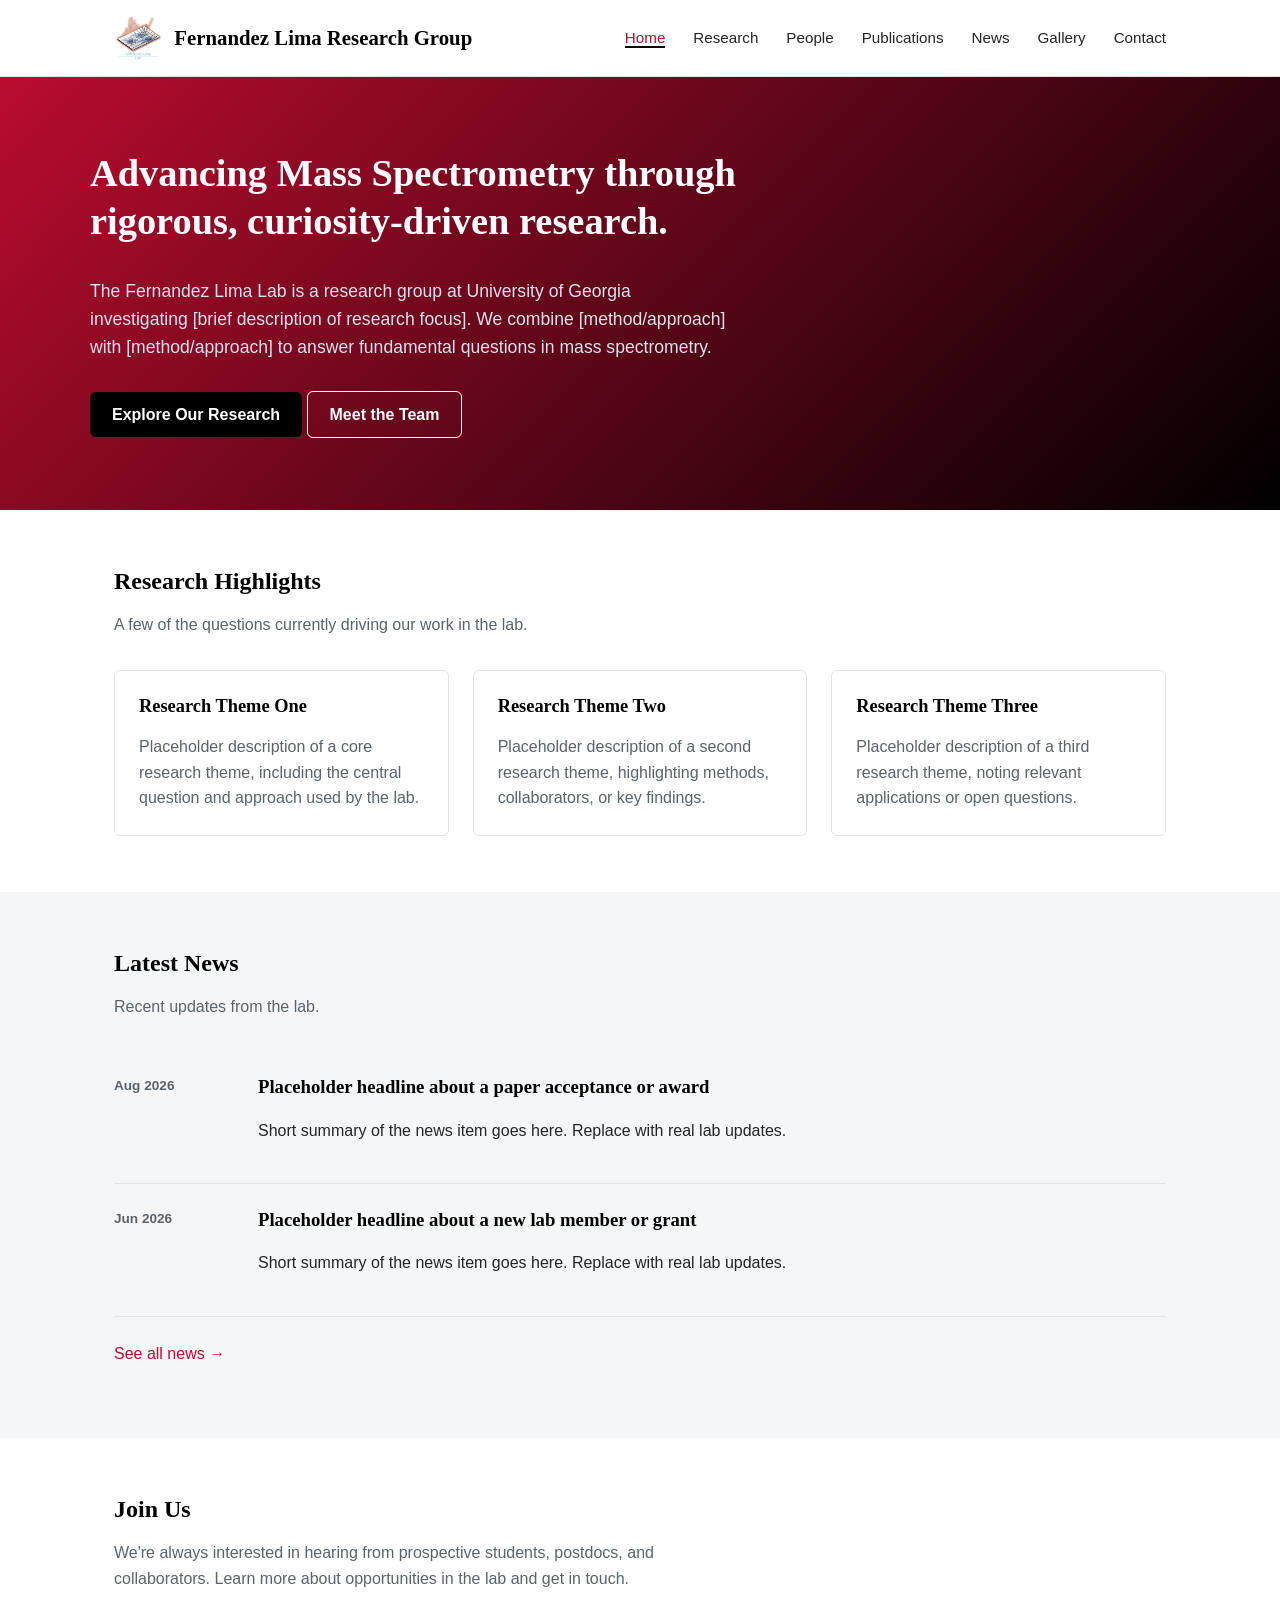
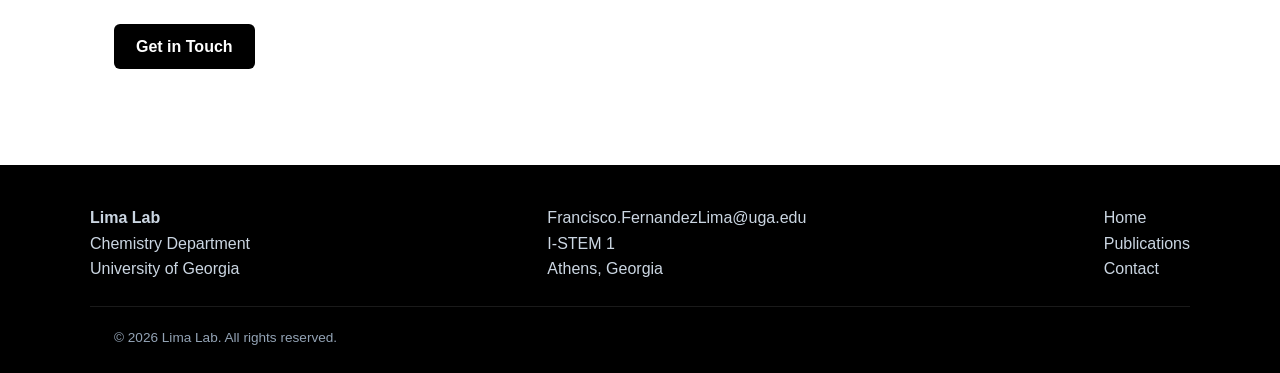
==== index.html @ 3b236bbe "Initial commit: Fernandez Lima Lab website" ====
<!DOCTYPE html>
<html lang="en">
<head>
  <meta charset="UTF-8" />
  <meta name="viewport" content="width=device-width, initial-scale=1.0" />
  <title>Fernandez-Lima Research Lab — Home</title>
  <meta name="description" content="The Fernandez Lima Lab is a research group advancing Mass Spectrometry. Explore our research, people, publications, and news." />
  <link rel="stylesheet" href="css/style.css" />
</head>
<body>

  <header class="site-header">
    <div class="nav-wrap">
      <a href="index.html" class="brand">
        <img src="images/logowebsite_image.png" alt="Fernández-Lima Lab logo" class="brand-mark" />
      Fernandez Lima Research Group
    </a>
      <button class="nav-toggle" aria-label="Toggle navigation" aria-expanded="false">
        <span class="nav-toggle-bar"></span>
        <span class="nav-toggle-bar"></span>
        <span class="nav-toggle-bar"></span>
      </button>
      <nav class="main-nav">
        <ul>
          <li><a href="index.html" class="active">Home</a></li>
          <li><a href="research.html">Research</a></li>
          <li><a href="people.html">People</a></li>
          <li><a href="publications.html">Publications</a></li>
          <li><a href="news.html">News</a></li>
          <li><a href="gallery.html">Gallery</a></li>
          <li><a href="contact.html">Contact</a></li>
        </ul>
      </nav>
    </div>
  </header>

  <section class="hero">
    <div class="hero-inner">
      <h1>Advancing Mass Spectrometry through rigorous, curiosity-driven research.</h1>
      <p>
        The Fernandez Lima Lab is a research group at University of Georgia investigating [brief description
        of research focus]. We combine [method/approach] with [method/approach] to answer
        fundamental questions in mass spectrometry.
      </p>
      <a href="research.html" class="btn">Explore Our Research</a>
      <a href="people.html" class="btn btn-outline">Meet the Team</a>
    </div>
  </section>

  <section>
    <div class="container">
      <h2 class="section-title">Research Highlights</h2>
      <p class="section-lede">A few of the questions currently driving our work in the lab.</p>
      <div class="grid grid-3">
        <div class="card">
          <h3>Research Theme One</h3>
          <p>Placeholder description of a core research theme, including the central question and approach used by the lab.</p>
        </div>
        <div class="card">
          <h3>Research Theme Two</h3>
          <p>Placeholder description of a second research theme, highlighting methods, collaborators, or key findings.</p>
        </div>
        <div class="card">
          <h3>Research Theme Three</h3>
          <p>Placeholder description of a third research theme, noting relevant applications or open questions.</p>
        </div>
      </div>
    </div>
  </section>

  <section class="alt">
    <div class="container">
      <h2 class="section-title">Latest News</h2>
      <p class="section-lede">Recent updates from the lab.</p>
      <div class="news-item">
        <span class="news-date">Aug 2026</span>
        <div>
          <h3>Placeholder headline about a paper acceptance or award</h3>
          <p>Short summary of the news item goes here. Replace with real lab updates.</p>
        </div>
      </div>
      <div class="news-item">
        <span class="news-date">Jun 2026</span>
        <div>
          <h3>Placeholder headline about a new lab member or grant</h3>
          <p>Short summary of the news item goes here. Replace with real lab updates.</p>
        </div>
      </div>
      <p style="margin-top: 24px;"><a href="news.html">See all news &rarr;</a></p>
    </div>
  </section>

  <section>
    <div class="container">
      <h2 class="section-title">Join Us</h2>
      <p class="section-lede">
        We're always interested in hearing from prospective students, postdocs, and
        collaborators. Learn more about opportunities in the lab and get in touch.
      </p>
      <a href="contact.html" class="btn">Get in Touch</a>
    </div>
  </section>

  <footer class="site-footer">
    <div class="footer-inner">
      <div>
        <strong>Lima Lab</strong><br />
        Chemistry Department<br />
        University of Georgia
      </div>
      <div>
        <a href="mailto:Francisco.FernandezLima@uga.edu">Francisco.FernandezLima@uga.edu</a><br />
        I-STEM 1<br />
        Athens, Georgia
      </div>
      <div>
        <a href="index.html">Home</a><br />
        <a href="publications.html">Publications</a><br />
        <a href="contact.html">Contact</a>
      </div>
    </div>
    <div class="footer-bottom container">
      &copy; 2026 Lima Lab. All rights reserved.
    </div>
  </footer>

  <script src="js/main.js"></script>
</body>
</html>
---- css/style.css ----
/* ===== Variables ===== */
:root {
  --color-primary: #ba0c2f;
  --color-primary-dark: #000000;
  --color-accent: #000000;
  --color-bg: #ffffff;
  --color-bg-alt: #f4f6f8;
  --color-text: #232527;
  --color-text-muted: #5b636a;
  --color-border: #e0e4e8;
  --max-width: 1100px;
  --radius: 6px;
  --font-body: -apple-system, BlinkMacSystemFont, "Segoe UI", Helvetica, Arial, sans-serif;
  --font-heading: Georgia, "Times New Roman", serif;
}

/* ===== Reset ===== */
* {
  box-sizing: border-box;
}

html {
  scroll-behavior: smooth;
}

body {
  margin: 0;
  font-family: var(--font-body);
  color: var(--color-text);
  background: var(--color-bg);
  line-height: 1.6;
}

img {
  max-width: 100%;
  display: block;
}

a {
  color: var(--color-primary);
  text-decoration: none;
}

a:hover {
  text-decoration: underline;
}

h1, h2, h3, h4 {
  font-family: var(--font-heading);
  color: var(--color-primary-dark);
  line-height: 1.25;
  margin-top: 0;
}

.container {
  max-width: var(--max-width);
  margin: 0 auto;
  padding: 0 24px;
}

/* ===== Header ===== */
.site-header {
  background: var(--color-bg);
  border-bottom: 1px solid var(--color-border);
  position: sticky;
  top: 0;
  z-index: 100;
}

.nav-wrap {
  display: flex;
  align-items: center;
  justify-content: space-between;
  padding: 16px 24px;
  max-width: var(--max-width);
  margin: 0 auto;
}

.brand {
  display: flex;
  align-items: center;
  gap: 12px;
  font-family: var(--font-heading);
  font-size: 1.3rem;
  font-weight: bold;
  color: var(--color-primary-dark);
}

.brand:hover {
  text-decoration: none;
}

.brand-mark {
  height: 44px;
  width: auto;
  flex-shrink: 0;
}

.nav-toggle {
  display: none;
  background: none;
  border: 1px solid var(--color-border);
  border-radius: var(--radius);
  padding: 8px 10px;
  cursor: pointer;
}

.nav-toggle-bar {
  display: block;
  width: 20px;
  height: 2px;
  background: var(--color-text);
  margin: 4px 0;
}

.main-nav ul {
  list-style: none;
  display: flex;
  gap: 28px;
  margin: 0;
  padding: 0;
}

.main-nav a {
  color: var(--color-text);
  font-size: 0.95rem;
  font-weight: 500;
}

.main-nav a.active,
.main-nav a:hover {
  color: var(--color-primary);
  text-decoration: none;
  border-bottom: 2px solid var(--color-accent);
}

/* ===== Hero ===== */
.hero {
  background: linear-gradient(135deg, var(--color-primary) 0%, var(--color-primary-dark) 100%);
  color: #fff;
  padding: 72px 24px;
}

.hero-inner {
  max-width: var(--max-width);
  margin: 0 auto;
}

.hero h1 {
  color: #fff;
  font-size: 2.4rem;
  max-width: 720px;
}

.hero p {
  max-width: 640px;
  font-size: 1.1rem;
  color: #dbe4ee;
}

.hero .btn {
  margin-top: 12px;
}

/* ===== Buttons ===== */
.btn {
  display: inline-block;
  background: var(--color-accent);
  color: #fff;
  padding: 10px 22px;
  border-radius: var(--radius);
  font-weight: 600;
  border: none;
  cursor: pointer;
}

.btn:hover {
  background: #2a2a2a;
  text-decoration: none;
}

.btn-outline {
  background: transparent;
  border: 1px solid #fff;
  color: #fff;
}

.btn-outline:hover {
  background: rgba(255, 255, 255, 0.1);
}

/* ===== Sections ===== */
section {
  padding: 56px 0;
}

section.alt {
  background: var(--color-bg-alt);
}

.section-title {
  margin-bottom: 8px;
}

.section-lede {
  color: var(--color-text-muted);
  max-width: 640px;
  margin-bottom: 32px;
}

/* ===== Cards / Grids ===== */
.grid {
  display: grid;
  gap: 24px;
}

.grid-3 {
  grid-template-columns: repeat(3, 1fr);
}

.grid-2 {
  grid-template-columns: repeat(2, 1fr);
}

.card {
  background: #fff;
  border: 1px solid var(--color-border);
  border-radius: var(--radius);
  padding: 24px;
}

.card h3 {
  margin-bottom: 8px;
  font-size: 1.15rem;
}

.card p {
  color: var(--color-text-muted);
  margin-bottom: 0;
}

/* ===== People ===== */
.person-card {
  text-align: center;
}

.avatar-placeholder {
  width: 120px;
  height: 120px;
  border-radius: 50%;
  background: var(--color-bg-alt);
  border: 1px solid var(--color-border);
  margin: 0 auto 16px;
  display: flex;
  align-items: center;
  justify-content: center;
  color: var(--color-text-muted);
  font-size: 0.85rem;
}

.avatar-photo {
  width: 120px;
  height: 120px;
  border-radius: 50%;
  object-fit: cover;
  border: 1px solid var(--color-border);
  margin: 0 auto 16px;
  flex-shrink: 0;
  display: block;
}

.person-role {
  color: var(--color-accent);
  font-size: 0.85rem;
  font-weight: 600;
  text-transform: uppercase;
  letter-spacing: 0.03em;
  margin-bottom: 8px;
}

.person-pi {
  display: flex;
  align-items: flex-start;
  gap: 40px;
  text-align: left;
  width: 100%;
  padding: 40px;
}

.person-pi-media {
  display: flex;
  flex-direction: column;
  align-items: center;
  gap: 16px;
  flex-shrink: 0;
}

.person-pi .avatar-placeholder,
.person-pi .avatar-photo {
  width: 200px;
  height: 200px;
  margin: 0;
  flex-shrink: 0;
  font-size: 0.95rem;
}

.person-pi h3 {
  font-size: 1.6rem;
}

.person-pi p {
  color: var(--color-text-muted);
  max-width: 640px;
}

@media (max-width: 640px) {
  .person-pi {
    flex-direction: column;
    text-align: center;
    padding: 28px;
  }
}

.contact-links {
  display: flex;
  flex-direction: row;
  justify-content: center;
  align-items: center;
  gap: 14px;
  margin-top: 12px;
}

.social-link {
  display: inline-flex;
  align-items: center;
  justify-content: center;
  color: var(--color-primary);
}

.contact-links .social-link {
  margin-top: 0;
}

.social-link:hover {
  opacity: 0.7;
}

.social-icon {
  width: 20px;
  height: 20px;
  fill: currentColor;
  flex-shrink: 0;
}

/* ===== Flip Cards ===== */
.flip-card {
  perspective: 1200px;
}

.flip-card-inner {
  position: relative;
  width: 100%;
  min-height: 360px;
  transition: transform 0.6s;
  transform-style: preserve-3d;
  cursor: pointer;
}

.flip-card.flipped .flip-card-inner {
  transform: rotateY(180deg);
}

.flip-card-front,
.flip-card-back {
  position: absolute;
  inset: 0;
  backface-visibility: hidden;
  -webkit-backface-visibility: hidden;
  background: #fff;
  border: 1px solid var(--color-border);
  border-radius: var(--radius);
  padding: 24px;
  text-align: center;
  display: flex;
  flex-direction: column;
  align-items: center;
}

.flip-card-front {
  justify-content: center;
}

.flip-card-back {
  transform: rotateY(180deg);
  overflow-y: auto;
  justify-content: flex-start;
}

.flip-card-back p {
  color: var(--color-text-muted);
  font-size: 0.88rem;
  text-align: left;
}

.flip-hint {
  margin-top: 14px;
  font-size: 0.78rem;
  color: var(--color-text-muted);
  font-style: italic;
}

.flip-back-hint {
  margin-top: auto;
  padding-top: 10px;
  font-size: 0.78rem;
  color: var(--color-text-muted);
  font-style: italic;
}

.flip-card:focus-visible .flip-card-inner {
  outline: 2px solid var(--color-primary);
  outline-offset: 4px;
}

/* ===== Gallery / Carousel ===== */
.carousel {
  max-width: 800px;
  margin: 0 auto;
  border-radius: var(--radius);
  overflow: hidden;
  background: var(--color-bg-alt);
}

.carousel-viewport {
  position: relative;
  overflow: hidden;
}

.carousel-track {
  display: flex;
  transition: transform 0.4s ease;
}

.carousel-slide {
  flex: 0 0 100%;
}

.carousel-slide img {
  width: 100%;
  aspect-ratio: 16 / 10;
  object-fit: cover;
  display: block;
}

.gallery-placeholder {
  width: 100%;
  aspect-ratio: 16 / 10;
  background: var(--color-bg-alt);
  border: 1px solid var(--color-border);
  display: flex;
  align-items: center;
  justify-content: center;
  color: var(--color-text-muted);
  font-size: 0.95rem;
}

.carousel-caption {
  padding: 16px 20px;
  color: var(--color-text-muted);
  font-size: 0.9rem;
  border-top: 1px solid var(--color-border);
  background: #fff;
}

.carousel-btn {
  position: absolute;
  top: 0;
  bottom: 0;
  width: 52px;
  border: none;
  background: rgba(0, 0, 0, 0.35);
  color: #fff;
  font-size: 1.6rem;
  cursor: pointer;
  display: flex;
  align-items: center;
  justify-content: center;
  transition: background 0.2s ease;
}

.carousel-btn:hover {
  background: rgba(0, 0, 0, 0.55);
}

.carousel-prev {
  left: 0;
}

.carousel-next {
  right: 0;
}

.carousel-dots {
  display: flex;
  justify-content: center;
  gap: 10px;
  padding: 16px 20px 20px;
  background: #fff;
}

.carousel-dot {
  width: 10px;
  height: 10px;
  border-radius: 50%;
  border: 1px solid var(--color-primary);
  background: transparent;
  padding: 0;
  cursor: pointer;
}

.carousel-dot.active {
  background: var(--color-primary);
}

@media (max-width: 640px) {
  .carousel-btn {
    width: 40px;
    font-size: 1.3rem;
  }
}

/* ===== Publications ===== */
.pub-list {
  list-style: none;
  padding: 0;
  margin: 0;
}

.pub-item {
  border-bottom: 1px solid var(--color-border);
  padding: 20px 0;
}

.pub-item:first-child {
  padding-top: 0;
}

.pub-item .pub-year {
  display: inline-block;
  background: var(--color-bg-alt);
  color: var(--color-text-muted);
  font-size: 0.8rem;
  padding: 2px 8px;
  border-radius: 4px;
  margin-bottom: 8px;
}

.pub-item h3 {
  font-size: 1.05rem;
  margin-bottom: 4px;
}

.pub-item .pub-authors,
.pub-item .pub-venue {
  color: var(--color-text-muted);
  font-size: 0.92rem;
  margin: 0;
}

.filter-bar {
  display: flex;
  gap: 10px;
  flex-wrap: wrap;
  margin-bottom: 28px;
}

.filter-btn {
  background: #fff;
  border: 1px solid var(--color-border);
  border-radius: 999px;
  padding: 6px 16px;
  font-size: 0.85rem;
  cursor: pointer;
}

.filter-btn.active,
.filter-btn:hover {
  background: var(--color-primary);
  color: #fff;
  border-color: var(--color-primary);
}

/* ===== News ===== */
.news-item {
  display: grid;
  grid-template-columns: 120px 1fr;
  gap: 24px;
  padding: 24px 0;
  border-bottom: 1px solid var(--color-border);
}

.news-date {
  color: var(--color-text-muted);
  font-size: 0.85rem;
  font-weight: 600;
}

/* ===== Contact ===== */
.contact-grid {
  display: grid;
  grid-template-columns: 1fr 1fr;
  gap: 40px;
}

.contact-form label {
  display: block;
  font-weight: 600;
  margin-bottom: 6px;
  font-size: 0.9rem;
}

.contact-form input,
.contact-form textarea {
  width: 100%;
  padding: 10px 12px;
  border: 1px solid var(--color-border);
  border-radius: var(--radius);
  margin-bottom: 18px;
  font-family: inherit;
  font-size: 0.95rem;
}

.contact-form textarea {
  min-height: 140px;
  resize: vertical;
}

.contact-info p {
  margin: 0 0 12px;
}

.map-placeholder {
  margin-top: 20px;
  background: var(--color-bg-alt);
  border: 1px solid var(--color-border);
  border-radius: var(--radius);
  height: 220px;
  display: flex;
  align-items: center;
  justify-content: center;
  color: var(--color-text-muted);
}

/* ===== Footer ===== */
.site-footer {
  background: var(--color-primary-dark);
  color: #cbd6e2;
  padding: 40px 24px 24px;
  margin-top: 40px;
}

.footer-inner {
  max-width: var(--max-width);
  margin: 0 auto;
  display: flex;
  justify-content: space-between;
  flex-wrap: wrap;
  gap: 24px;
}

.site-footer a {
  color: #cbd6e2;
}

.footer-bottom {
  max-width: var(--max-width);
  margin: 24px auto 0;
  padding-top: 20px;
  border-top: 1px solid rgba(255, 255, 255, 0.1);
  font-size: 0.85rem;
  color: #93a3b5;
}

/* ===== Responsive ===== */
@media (max-width: 800px) {
  .grid-3 {
    grid-template-columns: 1fr 1fr;
  }
  .contact-grid {
    grid-template-columns: 1fr;
  }
}

@media (max-width: 640px) {
  .nav-toggle {
    display: block;
  }

  .main-nav {
    display: none;
    width: 100%;
  }

  .main-nav.open {
    display: block;
  }

  .nav-wrap {
    flex-wrap: wrap;
  }

  .main-nav ul {
    flex-direction: column;
    gap: 0;
    padding-top: 12px;
  }

  .main-nav a {
    display: block;
    padding: 12px 0;
    border-bottom: 1px solid var(--color-border);
  }

  .grid-3,
  .grid-2 {
    grid-template-columns: 1fr;
  }

  .news-item {
    grid-template-columns: 1fr;
    gap: 6px;
  }

  .hero h1 {
    font-size: 1.8rem;
  }
}
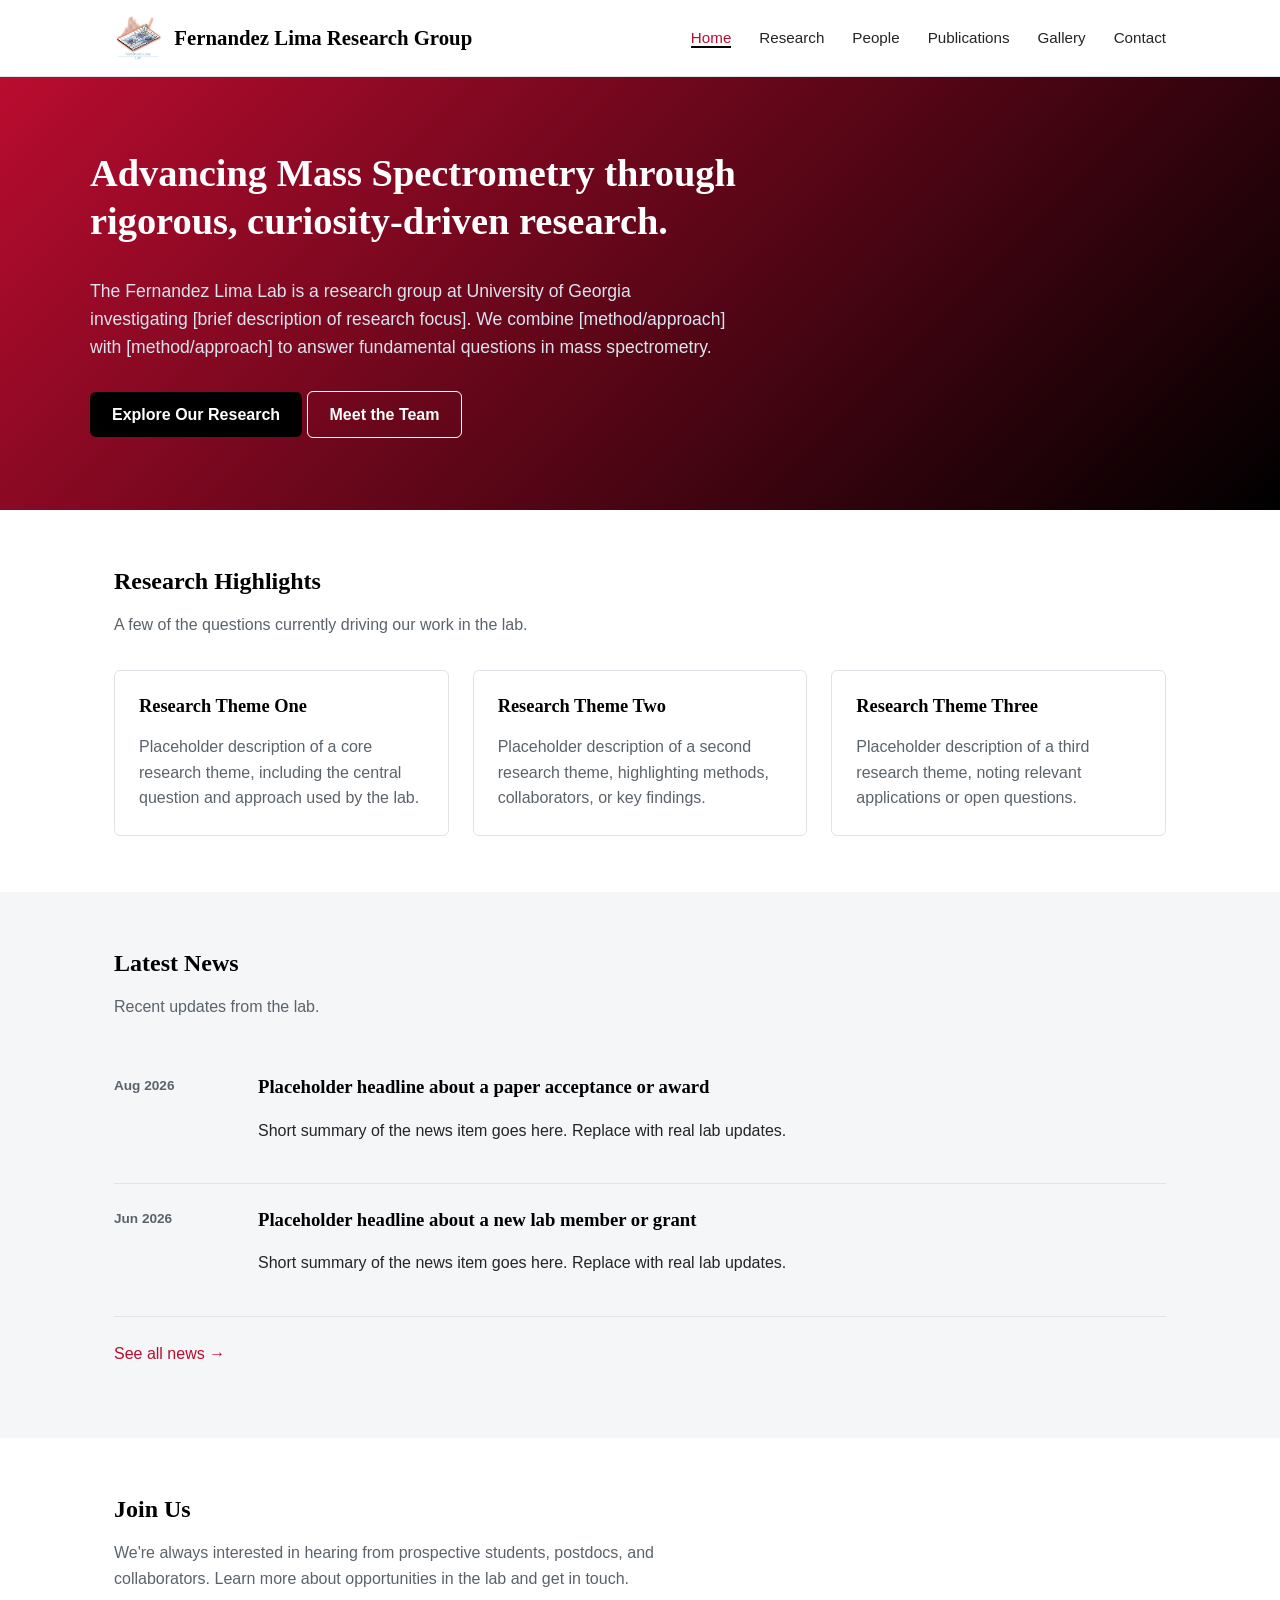
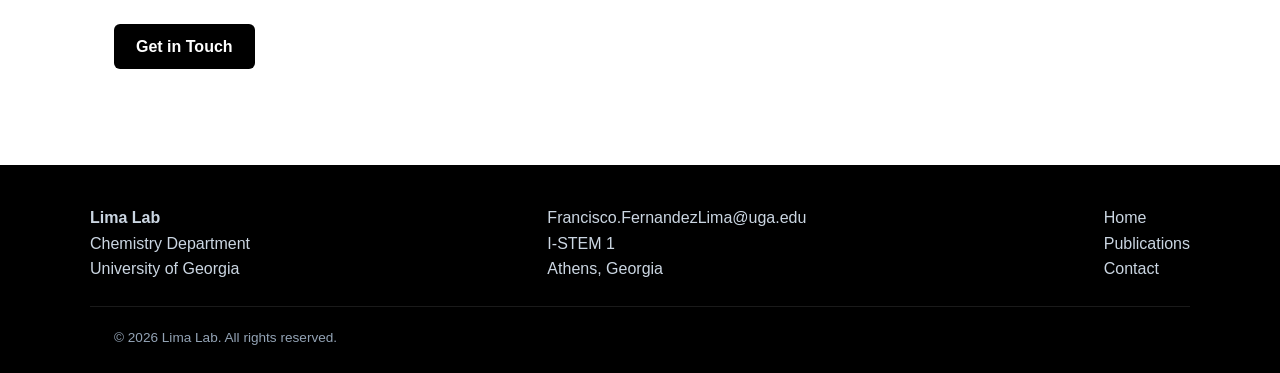
==== commit 849ce77a: "Removed news removed news from main header tabs" ====
--- a/index.html
+++ b/index.html
@@ -26,7 +26,6 @@
           <li><a href="research.html">Research</a></li>
           <li><a href="people.html">People</a></li>
           <li><a href="publications.html">Publications</a></li>
-          <li><a href="news.html">News</a></li>
           <li><a href="gallery.html">Gallery</a></li>
           <li><a href="contact.html">Contact</a></li>
         </ul>
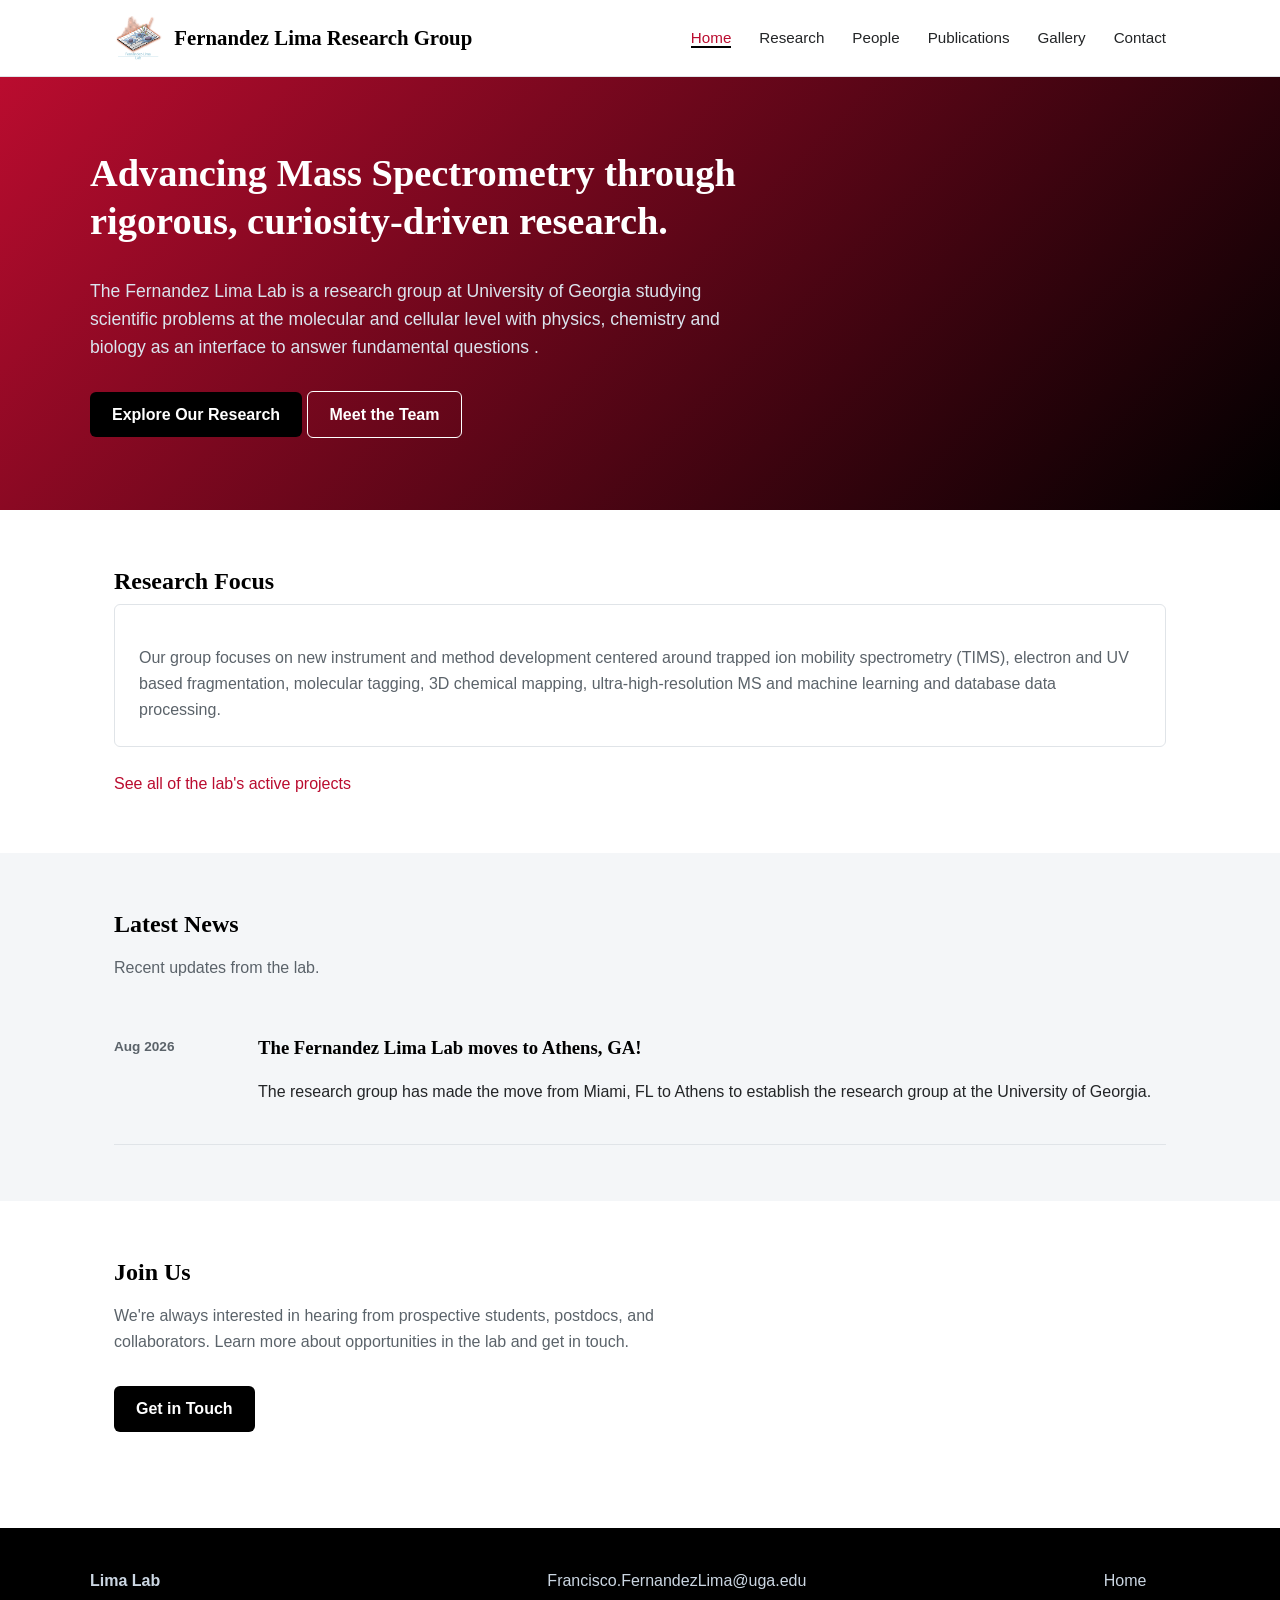
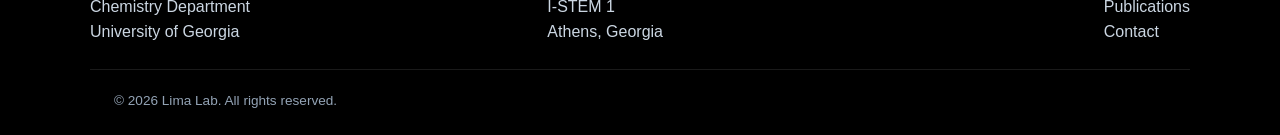
==== commit 86725534: "Update index.html" ====
--- a/index.html
+++ b/index.html
@@ -37,9 +37,8 @@
     <div class="hero-inner">
       <h1>Advancing Mass Spectrometry through rigorous, curiosity-driven research.</h1>
       <p>
-        The Fernandez Lima Lab is a research group at University of Georgia investigating [brief description
-        of research focus]. We combine [method/approach] with [method/approach] to answer
-        fundamental questions in mass spectrometry.
+        The Fernandez Lima Lab is a research group at University of Georgia studying scientific problems at the molecular and cellular level with physics, chemistry and biology as an interface to answer
+        fundamental questions .
       </p>
       <a href="research.html" class="btn">Explore Our Research</a>
       <a href="people.html" class="btn btn-outline">Meet the Team</a>
@@ -48,21 +47,13 @@
 
   <section>
     <div class="container">
-      <h2 class="section-title">Research Highlights</h2>
-      <p class="section-lede">A few of the questions currently driving our work in the lab.</p>
-      <div class="grid grid-3">
+      <h2 class="section-title">Research Focus</h2>
+      
+      <div class="grid grid-1">
         <div class="card">
-          <h3>Research Theme One</h3>
-          <p>Placeholder description of a core research theme, including the central question and approach used by the lab.</p>
+          <p>Our group focuses on new instrument and method development centered around trapped ion mobility spectrometry (TIMS), electron and UV based fragmentation, molecular tagging, 3D chemical mapping, ultra-high-resolution MS and machine learning and database data processing.</p>
         </div>
-        <div class="card">
-          <h3>Research Theme Two</h3>
-          <p>Placeholder description of a second research theme, highlighting methods, collaborators, or key findings.</p>
-        </div>
-        <div class="card">
-          <h3>Research Theme Three</h3>
-          <p>Placeholder description of a third research theme, noting relevant applications or open questions.</p>
-        </div>
+        <a href="research.html" target="_blank" rel="noopener">See all of the lab's active projects</a>
       </div>
     </div>
   </section>
@@ -74,18 +65,12 @@
       <div class="news-item">
         <span class="news-date">Aug 2026</span>
         <div>
-          <h3>Placeholder headline about a paper acceptance or award</h3>
-          <p>Short summary of the news item goes here. Replace with real lab updates.</p>
+          <h3>The Fernandez Lima Lab moves to Athens, GA!</h3>
+          <p>The research group has made the move from Miami, FL to Athens to establish the research group at the University of Georgia.</p>
         </div>
       </div>
-      <div class="news-item">
-        <span class="news-date">Jun 2026</span>
-        <div>
-          <h3>Placeholder headline about a new lab member or grant</h3>
-          <p>Short summary of the news item goes here. Replace with real lab updates.</p>
-        </div>
-      </div>
-      <p style="margin-top: 24px;"><a href="news.html">See all news &rarr;</a></p>
+     
+ 
     </div>
   </section>
 
--- a/css/style.css
+++ b/css/style.css
@@ -239,6 +239,26 @@
   margin-bottom: 0;
 }
 
+/* Research areas overview figure */
+.research-areas-heading {
+  margin-top: 40px;
+  margin-bottom: 16px;
+  font-size: 1.3rem;
+}
+
+.research-overview-figure {
+  margin: 0;
+  text-align: center;
+}
+
+.research-overview-figure img {
+  max-width: 100%;
+  height: auto;
+  border: 1px solid var(--color-border);
+  border-radius: var(--radius);
+  background: #fff;
+}
+
 /* ===== People ===== */
 .person-card {
   text-align: center;
@@ -590,6 +610,134 @@
   border-color: var(--color-primary);
 }
 
+.filter-count {
+  opacity: 0.7;
+  font-variant-numeric: tabular-nums;
+}
+
+/* Category tags — aligned with the lab's 10 core research areas */
+:root {
+  --cat-imaging: #1f8fb0;
+  --cat-protein: #178a82;
+  --cat-epigenetics: #8a8f1f;
+  --cat-metabolomics: #4a8f3c;
+  --cat-lipidomics: #8c2f3d;
+  --cat-drug: #ba0c2f;
+  --cat-trace: #2f8f52;
+  --cat-environmental: #a98f2b;
+  --cat-contaminants: #2f8f7a;
+  --cat-outreach: #3b6e8f;
+}
+
+.pub-item h3 {
+  font-size: 1.05rem;
+  margin-bottom: 6px;
+}
+
+.pub-item h3 a {
+  color: var(--color-primary-dark);
+}
+
+.pub-item h3 a:hover {
+  color: var(--color-primary);
+}
+
+.pub-tags {
+  display: flex;
+  flex-wrap: wrap;
+  align-items: center;
+  gap: 8px;
+  margin-top: 10px;
+}
+
+.tag {
+  display: inline-flex;
+  align-items: center;
+  gap: 6px;
+  font-size: 0.75rem;
+  font-weight: 600;
+  padding: 4px 10px;
+  border-radius: 999px;
+  background: color-mix(in srgb, var(--tag-color) 12%, #fff);
+  color: var(--tag-color);
+}
+
+.tag-dot {
+  width: 6px;
+  height: 6px;
+  border-radius: 50%;
+  background: var(--tag-color);
+  flex-shrink: 0;
+}
+
+.tag-imaging { --tag-color: var(--cat-imaging); }
+.tag-protein { --tag-color: var(--cat-protein); }
+.tag-epigenetics { --tag-color: var(--cat-epigenetics); }
+.tag-metabolomics { --tag-color: var(--cat-metabolomics); }
+.tag-lipidomics { --tag-color: var(--cat-lipidomics); }
+.tag-drug { --tag-color: var(--cat-drug); }
+.tag-trace { --tag-color: var(--cat-trace); }
+.tag-environmental { --tag-color: var(--cat-environmental); }
+.tag-contaminants { --tag-color: var(--cat-contaminants); }
+.tag-outreach { --tag-color: var(--cat-outreach); }
+
+.badge {
+  display: inline-flex;
+  align-items: center;
+  font-size: 0.75rem;
+  font-weight: 600;
+  padding: 4px 10px;
+  border-radius: 999px;
+}
+
+.badge-oa {
+  background: #e5f2ed;
+  color: #1f6b4f;
+}
+
+.badge-preprint {
+  background: var(--color-bg-alt);
+  color: var(--color-text-muted);
+}
+
+.badge-active {
+  background: #e5f2ed;
+  color: #1f6b4f;
+}
+
+/* Research grants */
+.grant-card h3 {
+  font-size: 1rem;
+}
+
+.grant-meta {
+  display: flex;
+  flex-wrap: wrap;
+  align-items: center;
+  gap: 8px;
+  margin-top: 10px;
+  font-size: 0.8rem;
+  color: var(--color-text-muted);
+}
+
+.grant-number {
+  font-variant-numeric: tabular-nums;
+}
+
+.empty-state {
+  display: none;
+  padding: 40px 24px;
+  text-align: center;
+  color: var(--color-text-muted);
+  background: var(--color-bg-alt);
+  border: 1px solid var(--color-border);
+  border-radius: var(--radius);
+}
+
+.empty-state.show {
+  display: block;
+}
+
 /* ===== News ===== */
 .news-item {
   display: grid;
